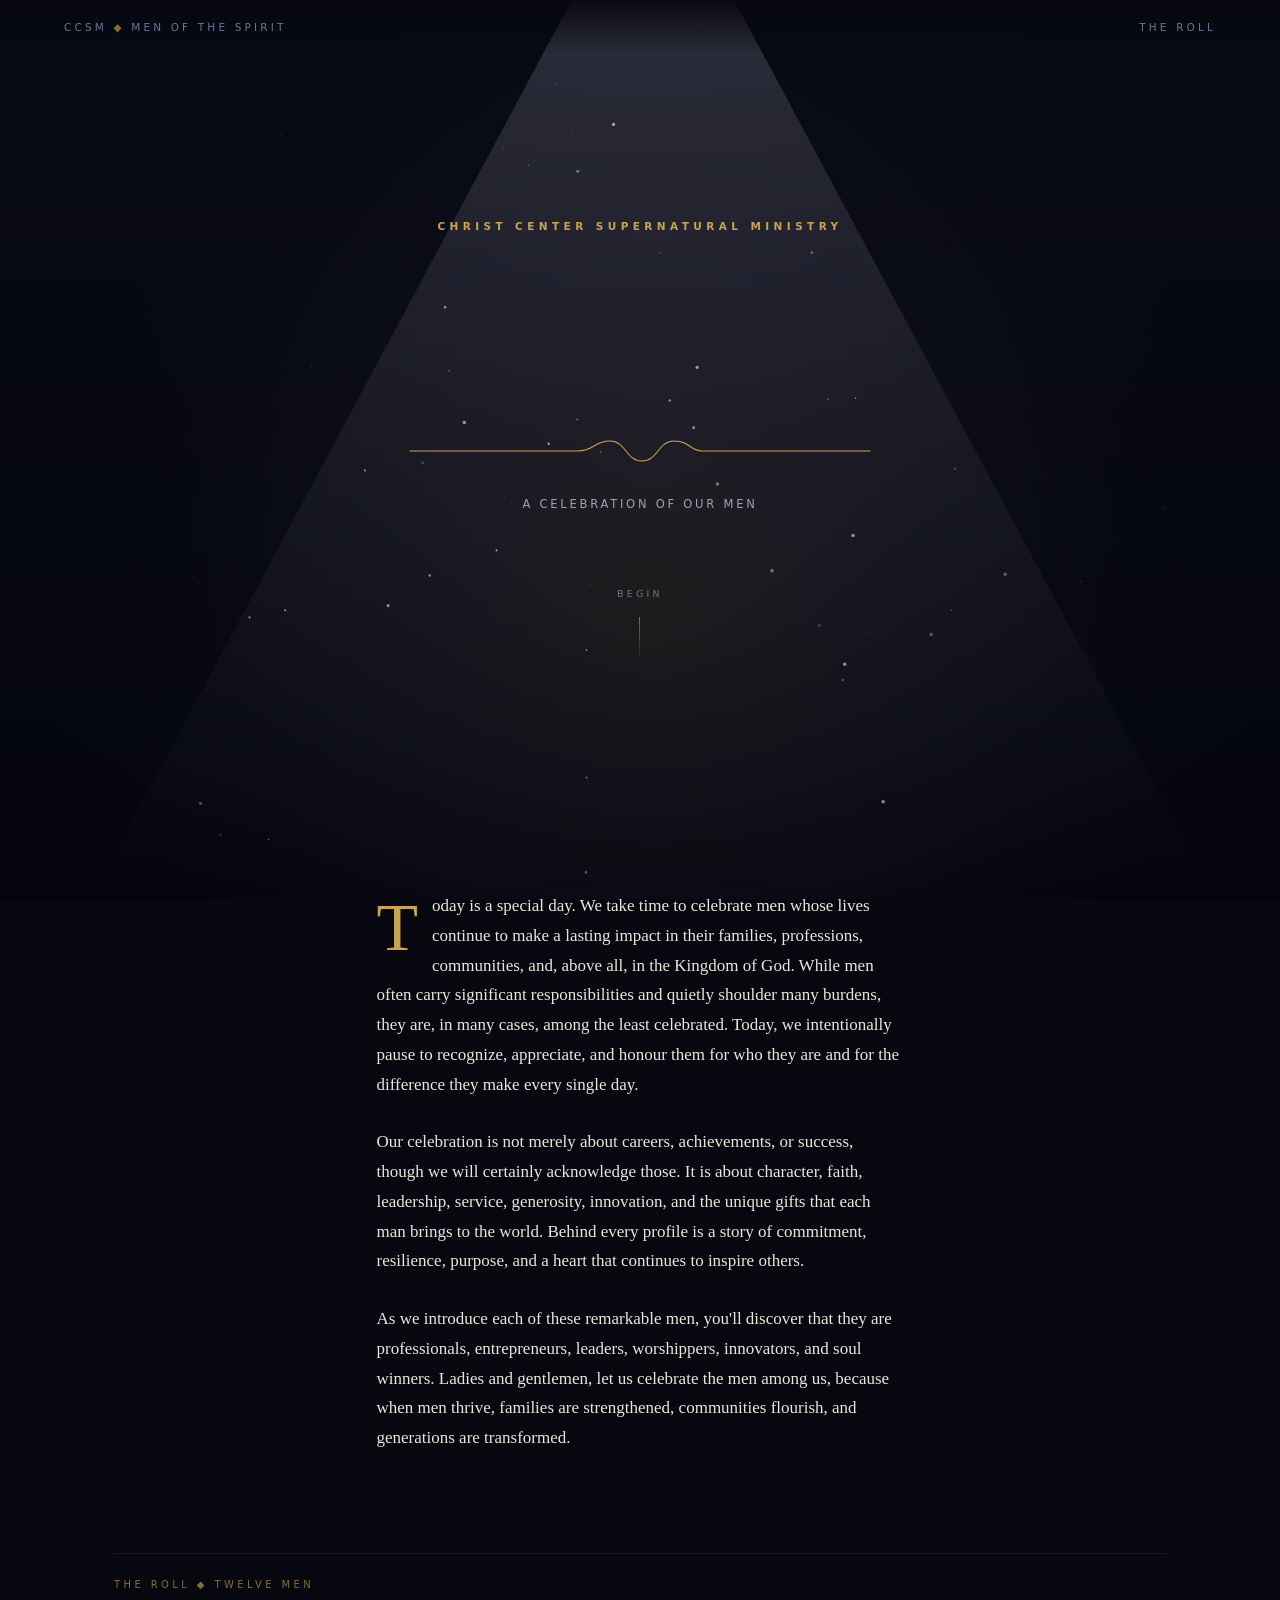
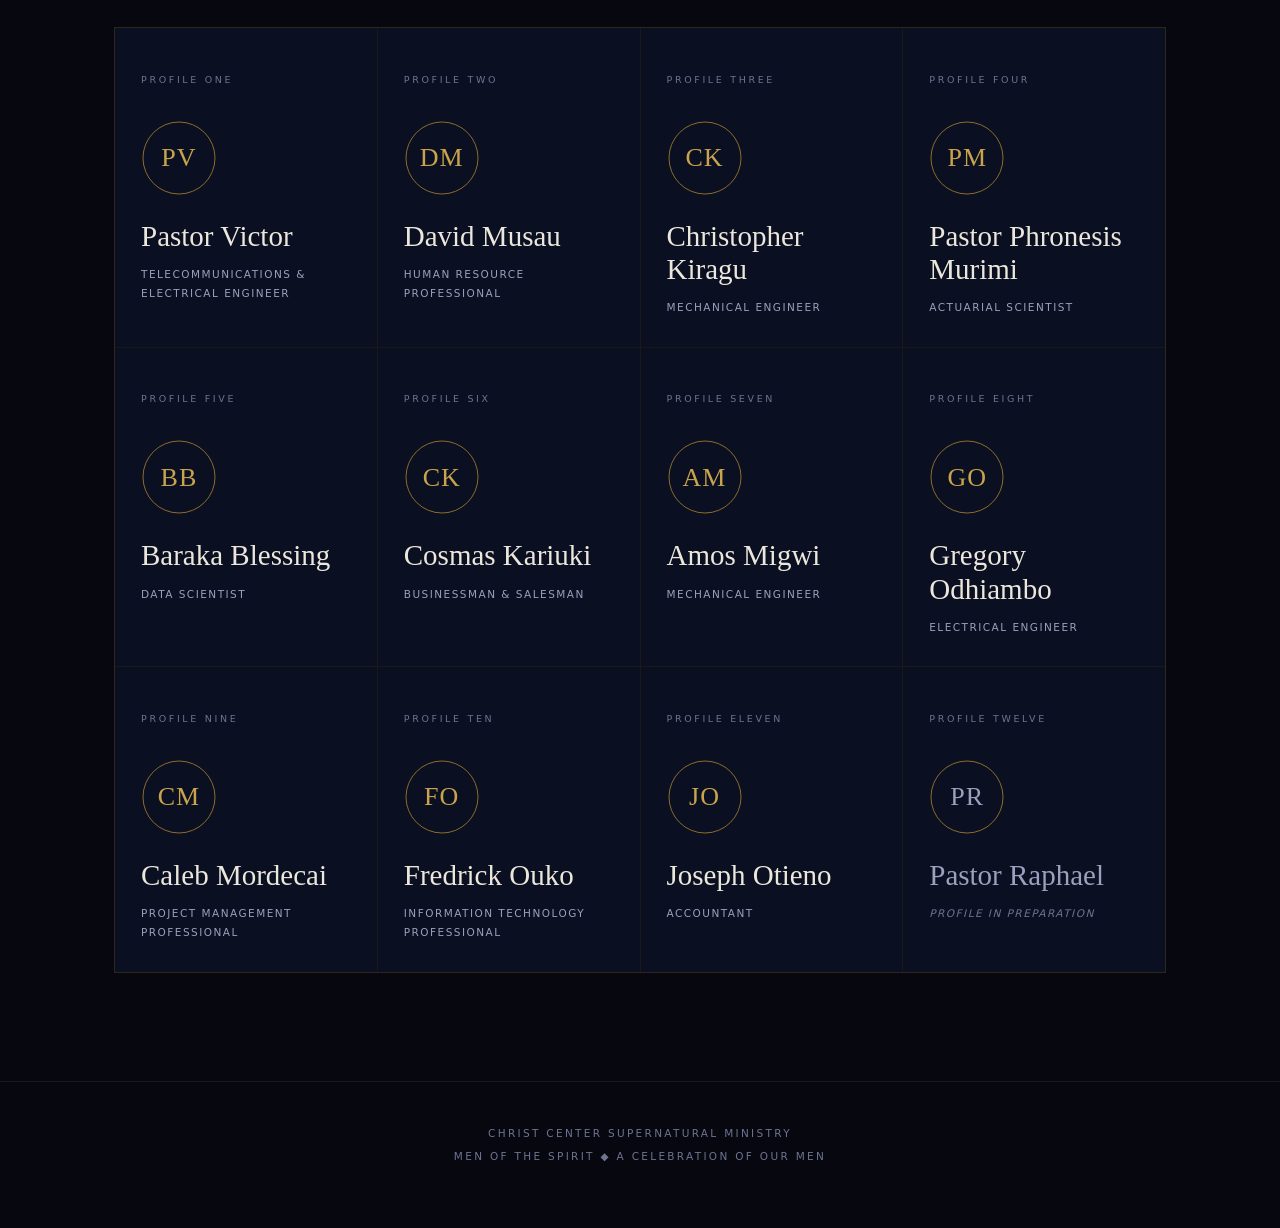
==== index.html @ e0d93254 "Add Men of the Spirit celebration site - Generator builds index plus one page per man from profiles." ====
<!doctype html>
<html lang="en">
<head>
<meta charset="utf-8">
<meta name="viewport" content="width=device-width, initial-scale=1">
<title>Men of the Spirit &#183; CCSM</title>
<meta name="description" content="A celebration of the men of Christ Center Supernatural Ministry &#8212; their character, faith, craft and service.">
<meta name="theme-color" content="#06070f">
<meta property="og:title" content="Men of the Spirit &#183; CCSM">
<meta property="og:description" content="A celebration of the men of Christ Center Supernatural Ministry &#8212; their character, faith, craft and service.">
<meta property="og:type" content="website">
<link rel="icon" href="assets/favicon.svg" type="image/svg+xml">
<link rel="stylesheet" href="assets/css/site.css">
</head>
<body>
<canvas class="beam" aria-hidden="true"></canvas>
<header class="masthead">
  <a href="">CCSM <span class="masthead__mark">&#9670;</span> Men of the Spirit</a>
  <a href="#the-roll">The Roll</a>
</header>
<main class="page">

<section class="hall-hero">
  <p class="hall-hero__org" data-step="eyebrow">Christ Center Supernatural Ministry</p>
  <h1 class="hall-hero__title" data-focus>Men of the Spirit</h1>
  <svg class="flourish" viewBox="0 0 460 26" aria-hidden="true"><path d="M0 13 H168 M292 13 H460 M168 13 c16 0 16 -10 32 -10 s16 20 32 20 s16 -20 32 -20 s16 10 28 10" /></svg>
  <p class="hall-hero__sub" data-step="role">A Celebration of Our Men</p>
  <div class="scroll-cue" data-step="cue">Begin<span></span></div>
</section>

<section class="invocation">
  <div class="reveal"><p class="lead">Today is a special day. We take time to celebrate men whose lives continue to make a lasting impact in their families, professions, communities, and, above all, in the Kingdom of God. While men often carry significant responsibilities and quietly shoulder many burdens, they are, in many cases, among the least celebrated. Today, we intentionally pause to recognize, appreciate, and honour them for who they are and for the difference they make every single day.</p></div>
  <div class="reveal"><p>Our celebration is not merely about careers, achievements, or success, though we will certainly acknowledge those. It is about character, faith, leadership, service, generosity, innovation, and the unique gifts that each man brings to the world. Behind every profile is a story of commitment, resilience, purpose, and a heart that continues to inspire others.</p></div>
  <div class="reveal"><p>As we introduce each of these remarkable men, you'll discover that they are professionals, entrepreneurs, leaders, worshippers, innovators, and soul winners. Ladies and gentlemen, let us celebrate the men among us, because when men thrive, families are strengthened, communities flourish, and generations are transformed.</p></div>
</section>

<section class="roll" id="the-roll">
  <p class="roll__label">The Roll &#9670; Twelve Men</p>
  <div class="roll__grid">
    <article class="plaque reveal">
      <p class="plaque__no">Profile One</p>
      <div class="plaque__monogram" aria-hidden="true">
        <svg viewBox="0 0 76 76"><circle cx="38" cy="38" r="36"></circle>
        <circle class="arc" cx="38" cy="38" r="36"></circle></svg>
        PV
      </div>
      <h2 class="plaque__name">Pastor Victor</h2>
      <p class="plaque__role">Telecommunications &amp; Electrical Engineer</p>
      <a class="plaque__link" href="victor/"
         aria-label="Read the tribute to Pastor Victor"></a>
    </article>
    <article class="plaque reveal">
      <p class="plaque__no">Profile Two</p>
      <div class="plaque__monogram" aria-hidden="true">
        <svg viewBox="0 0 76 76"><circle cx="38" cy="38" r="36"></circle>
        <circle class="arc" cx="38" cy="38" r="36"></circle></svg>
        DM
      </div>
      <h2 class="plaque__name">David Musau</h2>
      <p class="plaque__role">Human Resource Professional</p>
      <a class="plaque__link" href="david/"
         aria-label="Read the tribute to David Musau"></a>
    </article>
    <article class="plaque reveal">
      <p class="plaque__no">Profile Three</p>
      <div class="plaque__monogram" aria-hidden="true">
        <svg viewBox="0 0 76 76"><circle cx="38" cy="38" r="36"></circle>
        <circle class="arc" cx="38" cy="38" r="36"></circle></svg>
        CK
      </div>
      <h2 class="plaque__name">Christopher Kiragu</h2>
      <p class="plaque__role">Mechanical Engineer</p>
      <a class="plaque__link" href="christopher/"
         aria-label="Read the tribute to Christopher Kiragu"></a>
    </article>
    <article class="plaque reveal">
      <p class="plaque__no">Profile Four</p>
      <div class="plaque__monogram" aria-hidden="true">
        <svg viewBox="0 0 76 76"><circle cx="38" cy="38" r="36"></circle>
        <circle class="arc" cx="38" cy="38" r="36"></circle></svg>
        PM
      </div>
      <h2 class="plaque__name">Pastor Phronesis Murimi</h2>
      <p class="plaque__role">Actuarial Scientist</p>
      <a class="plaque__link" href="phronesis/"
         aria-label="Read the tribute to Pastor Phronesis Murimi"></a>
    </article>
    <article class="plaque reveal">
      <p class="plaque__no">Profile Five</p>
      <div class="plaque__monogram" aria-hidden="true">
        <svg viewBox="0 0 76 76"><circle cx="38" cy="38" r="36"></circle>
        <circle class="arc" cx="38" cy="38" r="36"></circle></svg>
        BB
      </div>
      <h2 class="plaque__name">Baraka Blessing</h2>
      <p class="plaque__role">Data Scientist</p>
      <a class="plaque__link" href="baraka/"
         aria-label="Read the tribute to Baraka Blessing"></a>
    </article>
    <article class="plaque reveal">
      <p class="plaque__no">Profile Six</p>
      <div class="plaque__monogram" aria-hidden="true">
        <svg viewBox="0 0 76 76"><circle cx="38" cy="38" r="36"></circle>
        <circle class="arc" cx="38" cy="38" r="36"></circle></svg>
        CK
      </div>
      <h2 class="plaque__name">Cosmas Kariuki</h2>
      <p class="plaque__role">Businessman &amp; Salesman</p>
      <a class="plaque__link" href="cosmas/"
         aria-label="Read the tribute to Cosmas Kariuki"></a>
    </article>
    <article class="plaque reveal">
      <p class="plaque__no">Profile Seven</p>
      <div class="plaque__monogram" aria-hidden="true">
        <svg viewBox="0 0 76 76"><circle cx="38" cy="38" r="36"></circle>
        <circle class="arc" cx="38" cy="38" r="36"></circle></svg>
        AM
      </div>
      <h2 class="plaque__name">Amos Migwi</h2>
      <p class="plaque__role">Mechanical Engineer</p>
      <a class="plaque__link" href="amos/"
         aria-label="Read the tribute to Amos Migwi"></a>
    </article>
    <article class="plaque reveal">
      <p class="plaque__no">Profile Eight</p>
      <div class="plaque__monogram" aria-hidden="true">
        <svg viewBox="0 0 76 76"><circle cx="38" cy="38" r="36"></circle>
        <circle class="arc" cx="38" cy="38" r="36"></circle></svg>
        GO
      </div>
      <h2 class="plaque__name">Gregory Odhiambo</h2>
      <p class="plaque__role">Electrical Engineer</p>
      <a class="plaque__link" href="gregory/"
         aria-label="Read the tribute to Gregory Odhiambo"></a>
    </article>
    <article class="plaque reveal">
      <p class="plaque__no">Profile Nine</p>
      <div class="plaque__monogram" aria-hidden="true">
        <svg viewBox="0 0 76 76"><circle cx="38" cy="38" r="36"></circle>
        <circle class="arc" cx="38" cy="38" r="36"></circle></svg>
        CM
      </div>
      <h2 class="plaque__name">Caleb Mordecai</h2>
      <p class="plaque__role">Project Management Professional</p>
      <a class="plaque__link" href="caleb/"
         aria-label="Read the tribute to Caleb Mordecai"></a>
    </article>
    <article class="plaque reveal">
      <p class="plaque__no">Profile Ten</p>
      <div class="plaque__monogram" aria-hidden="true">
        <svg viewBox="0 0 76 76"><circle cx="38" cy="38" r="36"></circle>
        <circle class="arc" cx="38" cy="38" r="36"></circle></svg>
        FO
      </div>
      <h2 class="plaque__name">Fredrick Ouko</h2>
      <p class="plaque__role">Information Technology Professional</p>
      <a class="plaque__link" href="fredrick/"
         aria-label="Read the tribute to Fredrick Ouko"></a>
    </article>
    <article class="plaque reveal">
      <p class="plaque__no">Profile Eleven</p>
      <div class="plaque__monogram" aria-hidden="true">
        <svg viewBox="0 0 76 76"><circle cx="38" cy="38" r="36"></circle>
        <circle class="arc" cx="38" cy="38" r="36"></circle></svg>
        JO
      </div>
      <h2 class="plaque__name">Joseph Otieno</h2>
      <p class="plaque__role">Accountant</p>
      <a class="plaque__link" href="joseph/"
         aria-label="Read the tribute to Joseph Otieno"></a>
    </article>
    <article class="plaque plaque--draft reveal">
      <p class="plaque__no">Profile Twelve</p>
      <div class="plaque__monogram" aria-hidden="true">
        <svg viewBox="0 0 76 76"><circle cx="38" cy="38" r="36"></circle>
        <circle class="arc" cx="38" cy="38" r="36"></circle></svg>
        PR
      </div>
      <h2 class="plaque__name">Pastor Raphael</h2>
      <p class="plaque__role">Profile in preparation</p>
      <a class="plaque__link" href="raphael/"
         aria-label="Read the tribute to Pastor Raphael"></a>
    </article>
  </div>
</section>
</main>
<footer class="colophon">
  <div>Christ Center Supernatural Ministry</div>
  <div>Men of the Spirit &#9670; A Celebration of Our Men</div>
</footer>
<script src="assets/js/site.js"></script>
</body>
</html>
---- assets/css/site.css ----
/* ==========================================================================
   Men of the Spirit — Christ Center Supernatural Ministry
   A single committed visual world: a darkened hall, one shaft of light,
   and gold leaf. Ceremonial, not corporate.
   ========================================================================== */

:root{
  /* Ground: near-black carrying a navy bias, never a neutral grey. */
  --hall:        #06070f;
  --hall-deep:   #0b0f22;
  --hall-lift:   #10152c;

  /* Gold leaf, three depths — shadow, leaf, highlight. */
  --gold-deep:   #8a6d2a;
  --gold:        #c9a44c;
  --gold-light:  #f4e5b6;

  /* Warm parchment for reading; cool slate-lavender for the quiet voice. */
  --parchment:   #ece7db;
  --slate:       #9aa0be;
  --slate-dim:   #6e7492;

  --rule:        rgba(201,164,76,.22);
  --rule-faint:  rgba(201,164,76,.11);

  --display: Didot, "Bodoni 72", "Playfair Display", "Times New Roman",
             Georgia, serif;
  --serif:   "Iowan Old Style", "Palatino Linotype", Palatino, Georgia, serif;
  --sans:    -apple-system, BlinkMacSystemFont, "Segoe UI", system-ui,
             "Helvetica Neue", Arial, sans-serif;

  --measure: 62ch;
  --gutter:  clamp(20px, 5vw, 64px);
}

*, *::before, *::after{ box-sizing: border-box; }

html{ scroll-behavior: smooth; }

body{
  margin: 0;
  background: var(--hall);
  color: var(--parchment);
  font-family: var(--serif);
  font-size: 17px;
  line-height: 1.75;
  -webkit-font-smoothing: antialiased;
  text-rendering: optimizeLegibility;
  overflow-x: hidden;
}

a{ color: var(--gold); text-decoration: none; }
a:focus-visible,
button:focus-visible{
  outline: 2px solid var(--gold-light);
  outline-offset: 4px;
  border-radius: 2px;
}

::selection{ background: rgba(201,164,76,.28); color: #fff; }

/* --------------------------------------------------------------- masthead */

.masthead{
  position: fixed;
  inset: 0 0 auto 0;
  z-index: 20;
  display: flex;
  align-items: center;
  justify-content: space-between;
  gap: 16px;
  padding: 18px var(--gutter);
  font-family: var(--sans);
  font-size: 10.5px;
  letter-spacing: .3em;
  text-transform: uppercase;
  color: var(--slate-dim);
  background: linear-gradient(180deg, rgba(6,7,15,.92), rgba(6,7,15,0));
  pointer-events: none;
}
.masthead a{ pointer-events: auto; color: var(--slate-dim); }
.masthead a:hover{ color: var(--gold); }
.masthead__mark{ color: var(--gold-deep); }

/* ------------------------------------------------------------------- beam */

.beam{
  position: fixed;
  inset: 0;
  width: 100%;
  height: 100%;
  z-index: 0;
  pointer-events: none;
}

.page{ position: relative; z-index: 1; }

/* ------------------------------------------------------------------- hero */

.hero{
  min-height: 100svh;
  display: flex;
  flex-direction: column;
  align-items: center;
  justify-content: center;
  text-align: center;
  padding: 96px var(--gutter) 72px;
  gap: 0;
}

.hero__eyebrow{
  margin: 0 0 30px;
  font-family: var(--sans);
  font-size: 10.5px;
  font-weight: 600;
  letter-spacing: .42em;
  text-transform: uppercase;
  color: var(--gold);
  opacity: 0;
}

.hero__name{
  margin: 0;
  font-family: var(--display);
  font-weight: 400;
  font-size: clamp(42px, 9.4vw, 118px);
  line-height: 1.02;
  letter-spacing: .004em;
  text-wrap: balance;
  max-width: 15ch;
  background-image: linear-gradient(
      100deg,
      var(--gold-deep) 0%, var(--gold) 26%, var(--gold-light) 42%,
      var(--gold) 58%, var(--gold-deep) 100%);
  background-size: 300% 100%;
  background-position: 130% 0;
  -webkit-background-clip: text;
  background-clip: text;
  color: transparent;
}
/* Each word is masked separately so the beam appears to focus on the name. */
.hero__name .w{
  display: inline-block;
  opacity: 0;
  filter: blur(14px);
  transform: translateY(10px);
}

.flourish{
  width: min(460px, 78%);
  height: 26px;
  margin: 34px 0 0;
  overflow: visible;
}
.flourish path{
  fill: none;
  stroke: var(--gold);
  stroke-width: 1.1;
  stroke-linecap: round;
}

.hero__role{
  margin: 30px 0 0;
  max-width: 34ch;
  font-family: var(--sans);
  font-size: clamp(11px, 1.3vw, 12.5px);
  font-weight: 500;
  letter-spacing: .2em;
  text-transform: uppercase;
  line-height: 2;
  color: var(--slate);
  opacity: 0;
}

.scroll-cue{
  margin-top: clamp(40px, 8vh, 90px);
  font-family: var(--sans);
  font-size: 9.5px;
  letter-spacing: .34em;
  text-transform: uppercase;
  color: var(--slate-dim);
  opacity: 0;
}
.scroll-cue span{
  display: block;
  width: 1px;
  height: 44px;
  margin: 14px auto 0;
  background: linear-gradient(var(--gold-deep), transparent);
}

/* ---------------------------------------------------------------- tribute */

.tribute{
  max-width: calc(var(--measure) + 2 * var(--gutter));
  margin: 0 auto;
  padding: clamp(40px, 9vh, 110px) var(--gutter) 0;
}

.tribute__label{
  margin: 0 0 26px;
  font-family: var(--sans);
  font-size: 10px;
  letter-spacing: .34em;
  text-transform: uppercase;
  color: var(--gold-deep);
}

.tribute p{
  margin: 0 0 28px;
  max-width: var(--measure);
  color: var(--parchment);
}

/* The illuminated capital opens the tribute, as in a psalter. */
.tribute p.lead::first-letter{
  float: left;
  font-family: var(--display);
  font-size: 4em;
  line-height: .78;
  padding: 10px 14px 0 0;
  color: var(--gold);
}

.facets{
  display: flex;
  flex-wrap: wrap;
  gap: 10px;
  margin: 40px 0 0;
  padding: 0;
  list-style: none;
}
.facets li{
  font-family: var(--sans);
  font-size: 10.5px;
  letter-spacing: .16em;
  text-transform: uppercase;
  color: var(--slate);
  border: 1px solid var(--rule);
  border-radius: 999px;
  padding: 8px 15px;
}

.call{
  margin: clamp(50px, 9vh, 96px) auto 0;
  max-width: calc(var(--measure) + 2 * var(--gutter));
  padding: clamp(34px, 5vw, 54px) var(--gutter);
  border-top: 1px solid var(--rule);
  border-bottom: 1px solid var(--rule);
  text-align: center;
}
.call p{
  margin: 0;
  font-family: var(--display);
  font-size: clamp(21px, 3.1vw, 33px);
  line-height: 1.4;
  font-style: italic;
  color: var(--gold-light);
  text-wrap: balance;
}

/* -------------------------------------------------------------- pagination */

.pager{
  display: grid;
  grid-template-columns: 1fr auto 1fr;
  align-items: center;
  gap: 20px;
  max-width: calc(var(--measure) + 2 * var(--gutter));
  margin: 0 auto;
  padding: clamp(46px, 8vh, 86px) var(--gutter) clamp(60px, 10vh, 110px);
  font-family: var(--sans);
}
.pager__link{
  display: flex;
  flex-direction: column;
  gap: 7px;
  min-width: 0;
}
.pager__link--next{ text-align: right; align-items: flex-end; }
.pager__dir{
  font-size: 9.5px;
  letter-spacing: .3em;
  text-transform: uppercase;
  color: var(--slate-dim);
}
.pager__who{
  font-family: var(--display);
  font-size: clamp(16px, 2.4vw, 22px);
  color: var(--parchment);
  transition: color .3s ease;
}
.pager__link:hover .pager__who{ color: var(--gold); }
.pager__hall{
  font-size: 10px;
  letter-spacing: .26em;
  text-transform: uppercase;
  color: var(--slate-dim);
  white-space: nowrap;
}
.pager__hall:hover{ color: var(--gold); }

/* ------------------------------------------------------------- the hall */

.hall-hero{
  min-height: 92svh;
  display: flex;
  flex-direction: column;
  align-items: center;
  justify-content: center;
  text-align: center;
  padding: 110px var(--gutter) 60px;
}
.hall-hero__org{
  margin: 0 0 34px;
  font-family: var(--sans);
  font-size: 10.5px;
  font-weight: 600;
  letter-spacing: .42em;
  text-transform: uppercase;
  color: var(--gold);
  opacity: 0;
}
.hall-hero__title{
  margin: 0;
  font-family: var(--display);
  font-weight: 400;
  font-size: clamp(46px, 11vw, 140px);
  line-height: .96;
  letter-spacing: .002em;
  text-wrap: balance;
  background-image: linear-gradient(
      100deg,
      var(--gold-deep) 0%, var(--gold) 26%, var(--gold-light) 42%,
      var(--gold) 58%, var(--gold-deep) 100%);
  background-size: 300% 100%;
  background-position: 130% 0;
  -webkit-background-clip: text;
  background-clip: text;
  color: transparent;
}
.hall-hero__title .w{
  display: inline-block;
  opacity: 0;
  filter: blur(16px);
  transform: translateY(12px);
}
.hall-hero__sub{
  margin: 30px 0 0;
  font-family: var(--sans);
  font-size: 11.5px;
  letter-spacing: .24em;
  text-transform: uppercase;
  color: var(--slate);
  opacity: 0;
}

.invocation{
  max-width: calc(var(--measure) + 2 * var(--gutter));
  margin: 0 auto;
  padding: clamp(30px, 7vh, 90px) var(--gutter) clamp(40px, 8vh, 96px);
}
.invocation p{ margin: 0 0 28px; max-width: var(--measure); }
.invocation p.lead::first-letter{
  float: left;
  font-family: var(--display);
  font-size: 4em;
  line-height: .78;
  padding: 10px 14px 0 0;
  color: var(--gold);
}

.roll{
  max-width: 1180px;
  margin: 0 auto;
  padding: 0 var(--gutter) clamp(70px, 12vh, 130px);
}
.roll__label{
  margin: 0 0 34px;
  font-family: var(--sans);
  font-size: 10px;
  letter-spacing: .34em;
  text-transform: uppercase;
  color: var(--gold-deep);
  border-top: 1px solid var(--rule-faint);
  padding-top: 22px;
}
.roll__grid{
  display: grid;
  grid-template-columns: repeat(auto-fill, minmax(240px, 1fr));
  gap: 1px;
  background: var(--rule-faint);
  border: 1px solid var(--rule-faint);
}

/* Each man is a lit plaque; the light follows the pointer across it. */
.plaque{
  position: relative;
  display: flex;
  flex-direction: column;
  gap: 0;
  padding: 34px 26px 30px;
  background: var(--hall-deep);
  overflow: hidden;
  isolation: isolate;
  transition: background .45s ease;
}
.plaque::before{
  content: "";
  position: absolute;
  inset: 0;
  z-index: -1;
  opacity: 0;
  background: radial-gradient(
      180px 180px at var(--px, 50%) var(--py, 50%),
      rgba(201,164,76,.16), transparent 70%);
  transition: opacity .45s ease;
}
.plaque:hover{ background: var(--hall-lift); }
.plaque:hover::before,
.plaque:focus-within::before{ opacity: 1; }

.plaque__no{
  font-family: var(--sans);
  font-size: 9.5px;
  letter-spacing: .28em;
  text-transform: uppercase;
  color: var(--slate-dim);
}
.plaque__monogram{
  position: relative;
  width: 76px;
  height: 76px;
  margin: 22px 0 24px;
  display: grid;
  place-items: center;
  font-family: var(--display);
  font-size: 26px;
  letter-spacing: .04em;
  color: var(--gold);
}
.plaque__monogram svg{
  position: absolute;
  inset: 0;
  width: 100%;
  height: 100%;
  transform: rotate(-90deg);
}
.plaque__monogram circle{
  fill: none;
  stroke: var(--gold-deep);
  stroke-width: 1;
}
.plaque__monogram circle.arc{
  stroke: var(--gold);
  stroke-dasharray: 226;
  stroke-dashoffset: 226;
  transition: stroke-dashoffset 1.1s cubic-bezier(.2,.7,.2,1);
}
.plaque:hover .plaque__monogram circle.arc,
.plaque:focus-within .plaque__monogram circle.arc{ stroke-dashoffset: 0; }

.plaque__name{
  margin: 0;
  font-family: var(--display);
  font-weight: 400;
  font-size: clamp(22px, 2.4vw, 29px);
  line-height: 1.14;
  color: var(--parchment);
  text-wrap: balance;
}
.plaque__role{
  margin: 12px 0 0;
  font-family: var(--sans);
  font-size: 10.5px;
  letter-spacing: .14em;
  text-transform: uppercase;
  line-height: 1.8;
  color: var(--slate);
}
.plaque__link{
  position: absolute;
  inset: 0;
  z-index: 2;
}
.plaque__link:focus-visible{ outline-offset: -4px; }
.plaque--draft .plaque__name,
.plaque--draft .plaque__monogram{ color: var(--slate); }
.plaque--draft .plaque__role{ color: var(--slate-dim); font-style: italic; }

/* ------------------------------------------------------------- draft note */

.awaiting{
  max-width: calc(var(--measure) + 2 * var(--gutter));
  margin: 0 auto;
  padding: clamp(40px, 9vh, 110px) var(--gutter) 0;
}
.awaiting__box{
  border: 1px solid var(--rule);
  border-radius: 3px;
  padding: clamp(26px, 4vw, 40px);
  background: rgba(16,21,44,.5);
}
.awaiting__box h2{
  margin: 0 0 14px;
  font-family: var(--display);
  font-weight: 400;
  font-size: clamp(21px, 3vw, 28px);
  color: var(--gold-light);
}
.awaiting__box p{ margin: 0 0 16px; color: var(--slate); }
.awaiting__box p:last-child{ margin-bottom: 0; }

/* ----------------------------------------------------------------- footer */

.colophon{
  border-top: 1px solid var(--rule-faint);
  padding: 40px var(--gutter) 60px;
  text-align: center;
  font-family: var(--sans);
  font-size: 10.5px;
  letter-spacing: .22em;
  text-transform: uppercase;
  color: var(--slate-dim);
  line-height: 2.2;
}

/* ---------------------------------------------------------------- reveals */

.reveal{ opacity: 0; transform: translateY(18px); }
.reveal.in{
  opacity: 1;
  transform: none;
  transition: opacity .9s ease, transform .9s cubic-bezier(.2,.7,.2,1);
}

@media (prefers-reduced-motion: reduce){
  html{ scroll-behavior: auto; }
  *, *::before, *::after{
    animation: none !important;
    transition: none !important;
  }
  .hero__eyebrow, .hero__role, .scroll-cue,
  .hall-hero__org, .hall-hero__sub, .reveal{ opacity: 1; transform: none; }
  .hero__name .w, .hall-hero__title .w{
    opacity: 1; filter: none; transform: none;
  }
  .plaque__monogram circle.arc{ stroke-dashoffset: 0; }
}

@media (max-width: 640px){
  body{ font-size: 16.5px; }
  .pager{ grid-template-columns: 1fr; text-align: left; gap: 26px; }
  .pager__link--next{ text-align: left; align-items: flex-start; }
  .pager__hall{ order: 3; }
}
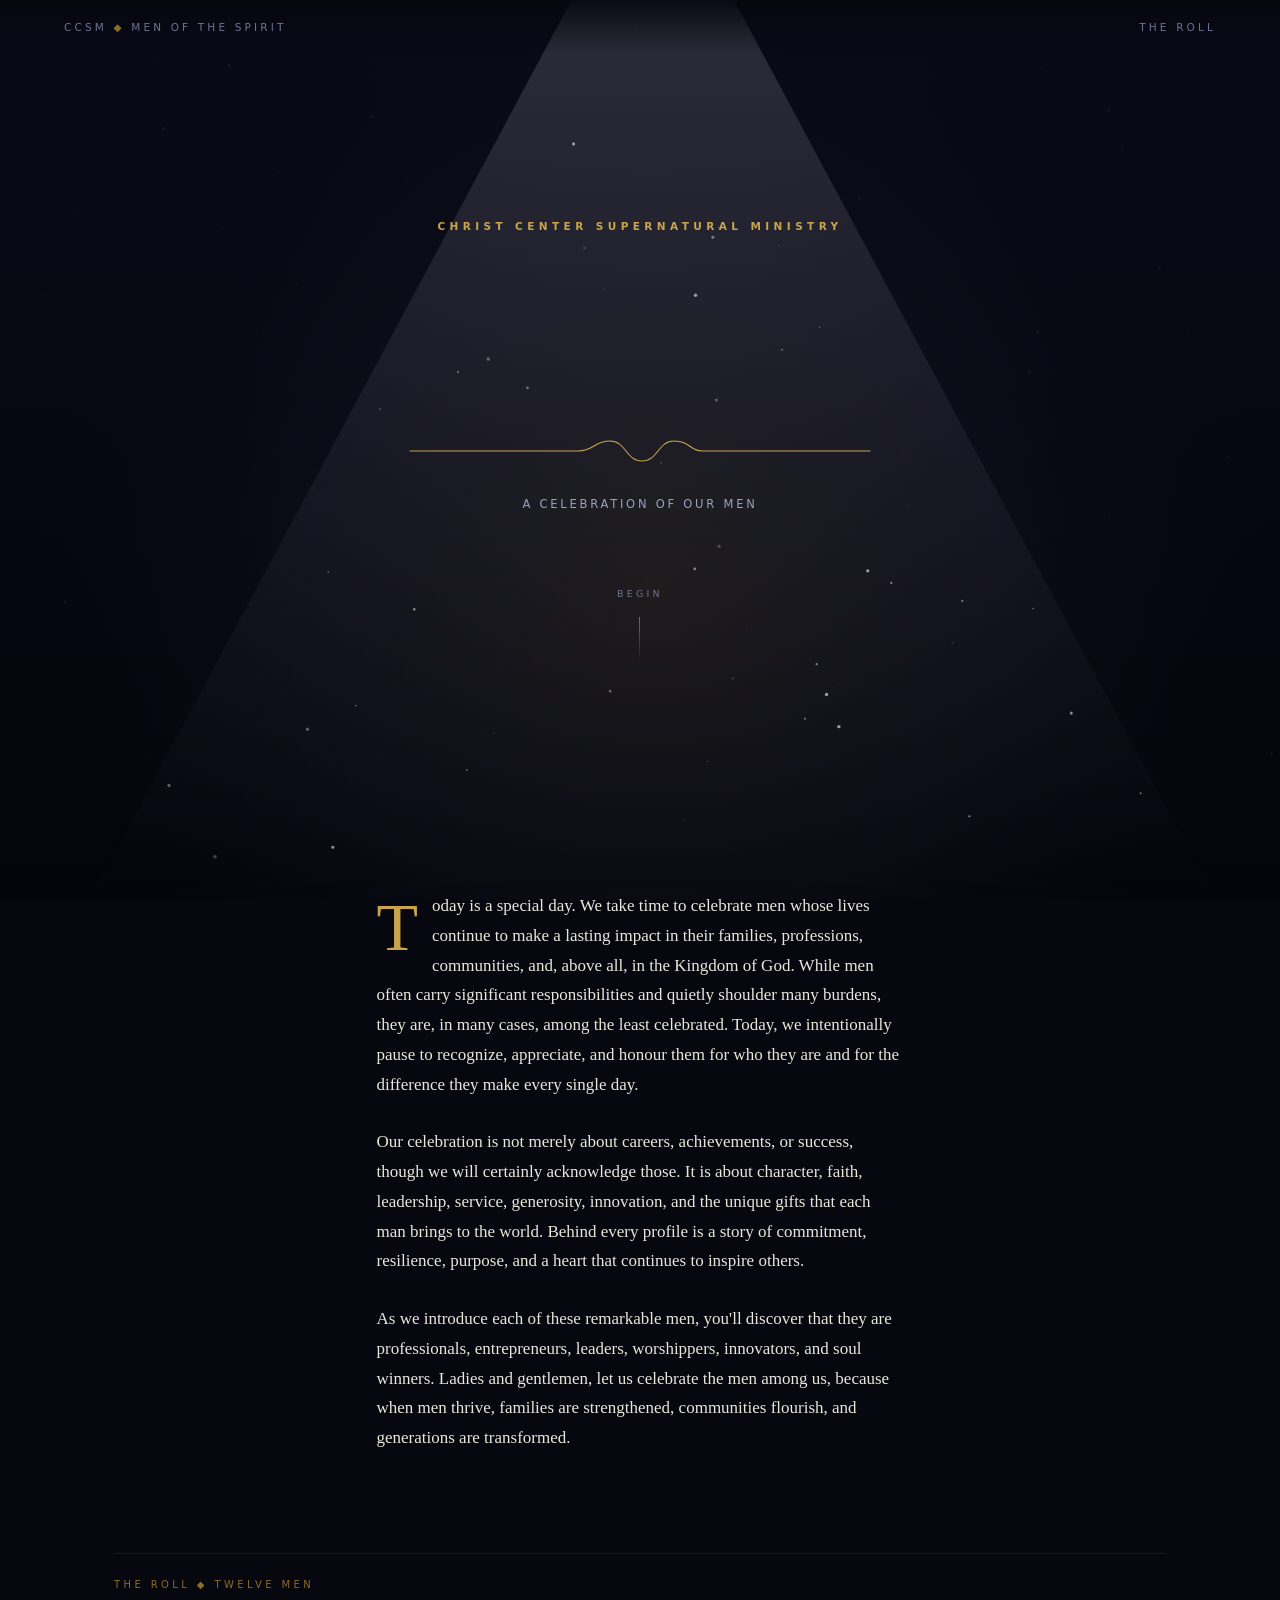
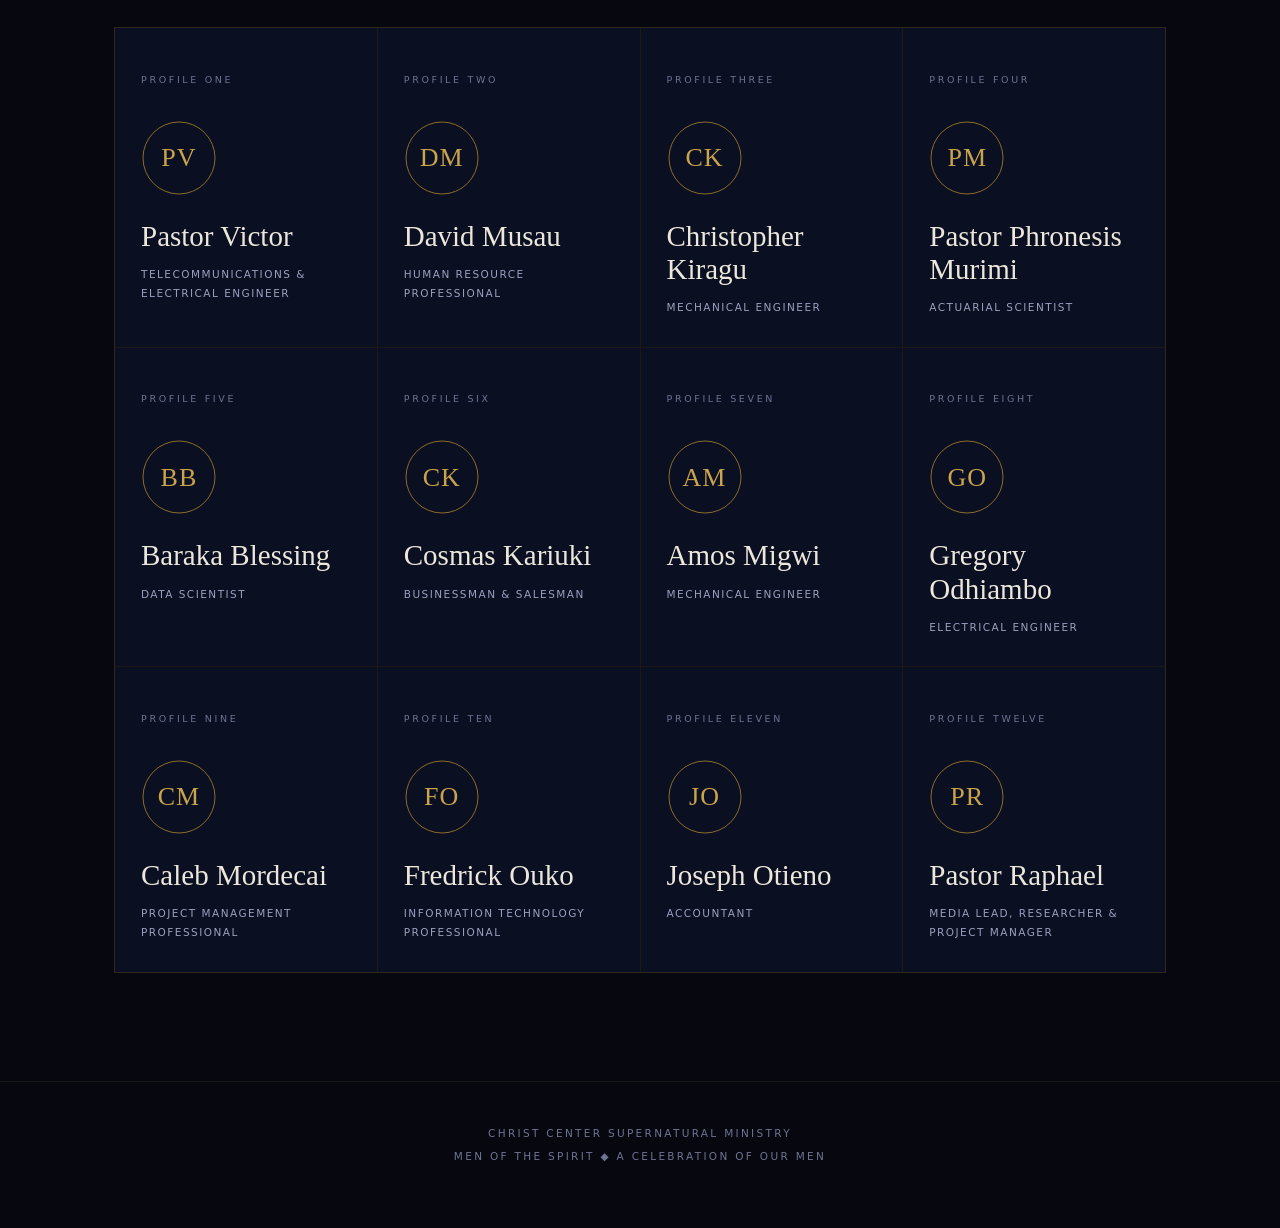
==== commit 4c257ee8: "Add Pastor Raphael's tribute - Replace the draft placeholder with his full profile - Media lead, res" ====
--- a/index.html
+++ b/index.html
@@ -169,7 +169,7 @@
       <a class="plaque__link" href="joseph/"
          aria-label="Read the tribute to Joseph Otieno"></a>
     </article>
-    <article class="plaque plaque--draft reveal">
+    <article class="plaque reveal">
       <p class="plaque__no">Profile Twelve</p>
       <div class="plaque__monogram" aria-hidden="true">
         <svg viewBox="0 0 76 76"><circle cx="38" cy="38" r="36"></circle>
@@ -177,7 +177,7 @@
         PR
       </div>
       <h2 class="plaque__name">Pastor Raphael</h2>
-      <p class="plaque__role">Profile in preparation</p>
+      <p class="plaque__role">Media Lead, Researcher &amp; Project Manager</p>
       <a class="plaque__link" href="raphael/"
          aria-label="Read the tribute to Pastor Raphael"></a>
     </article>
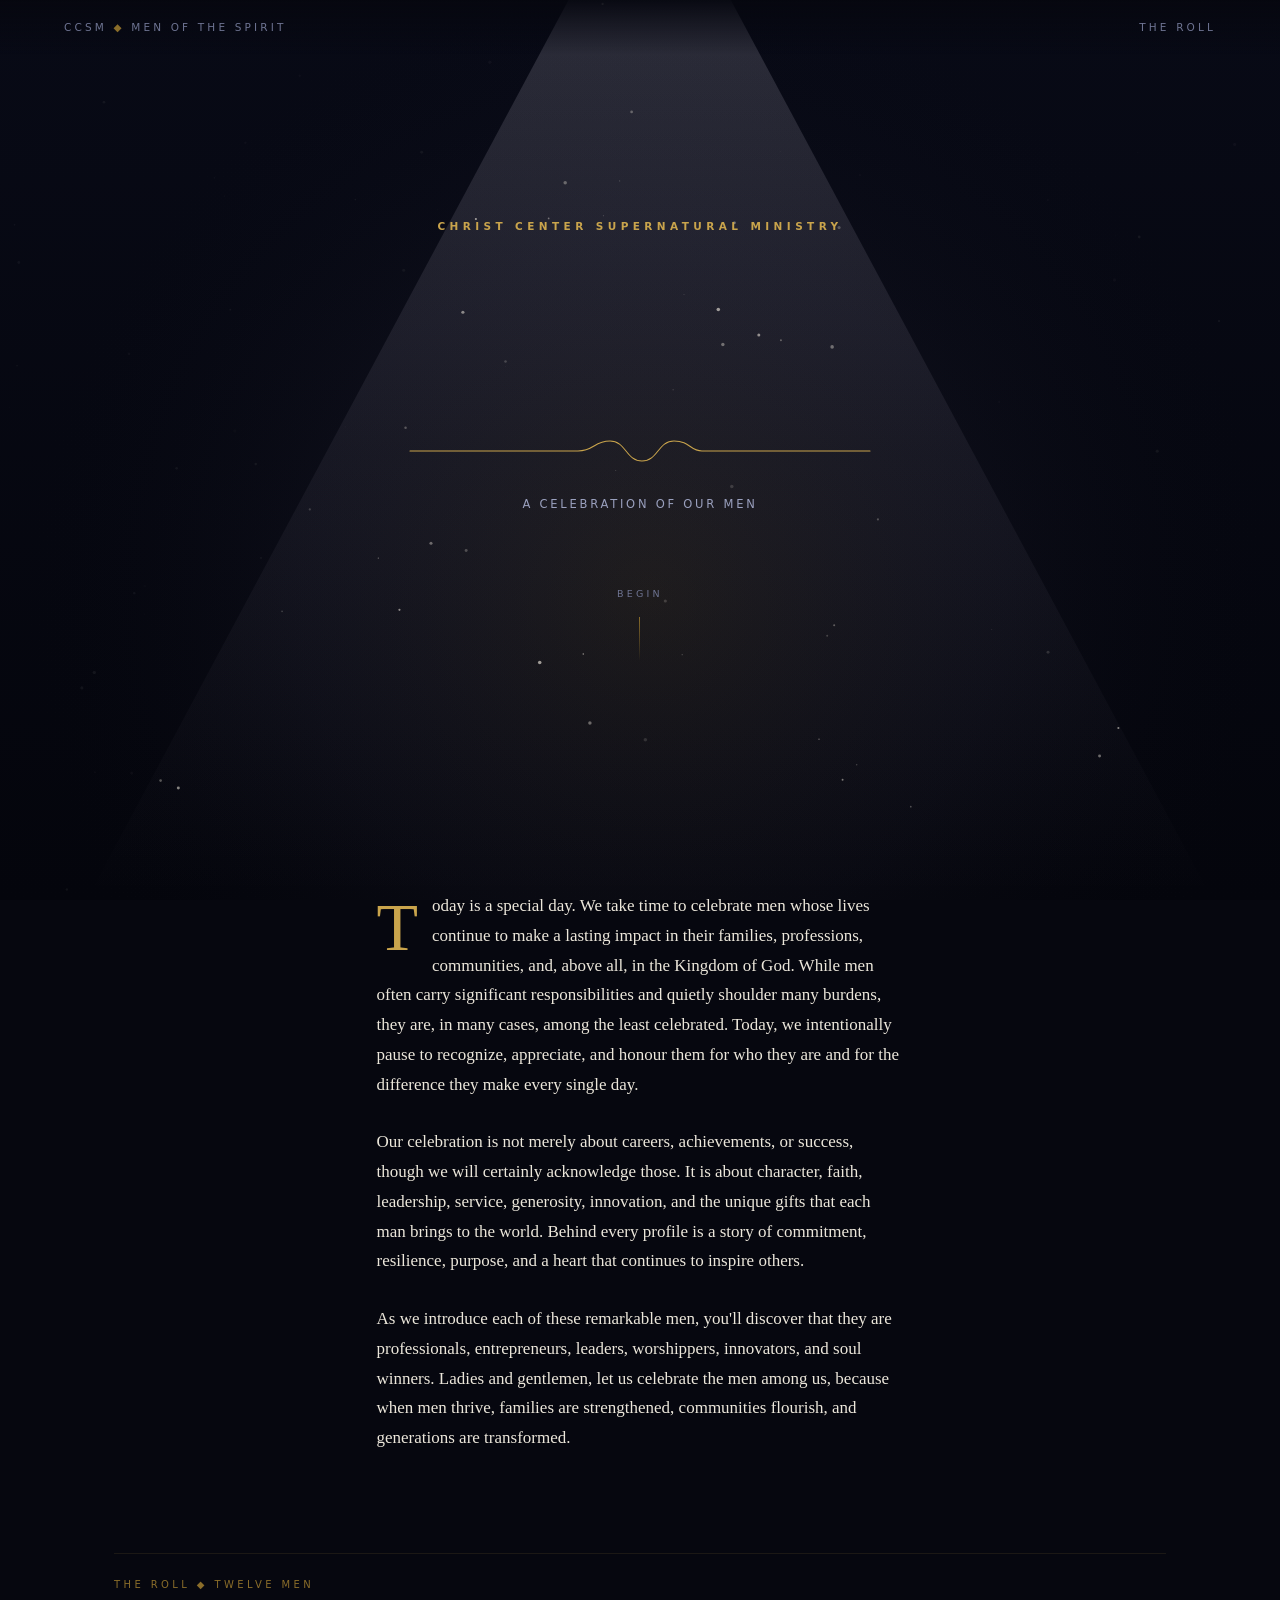
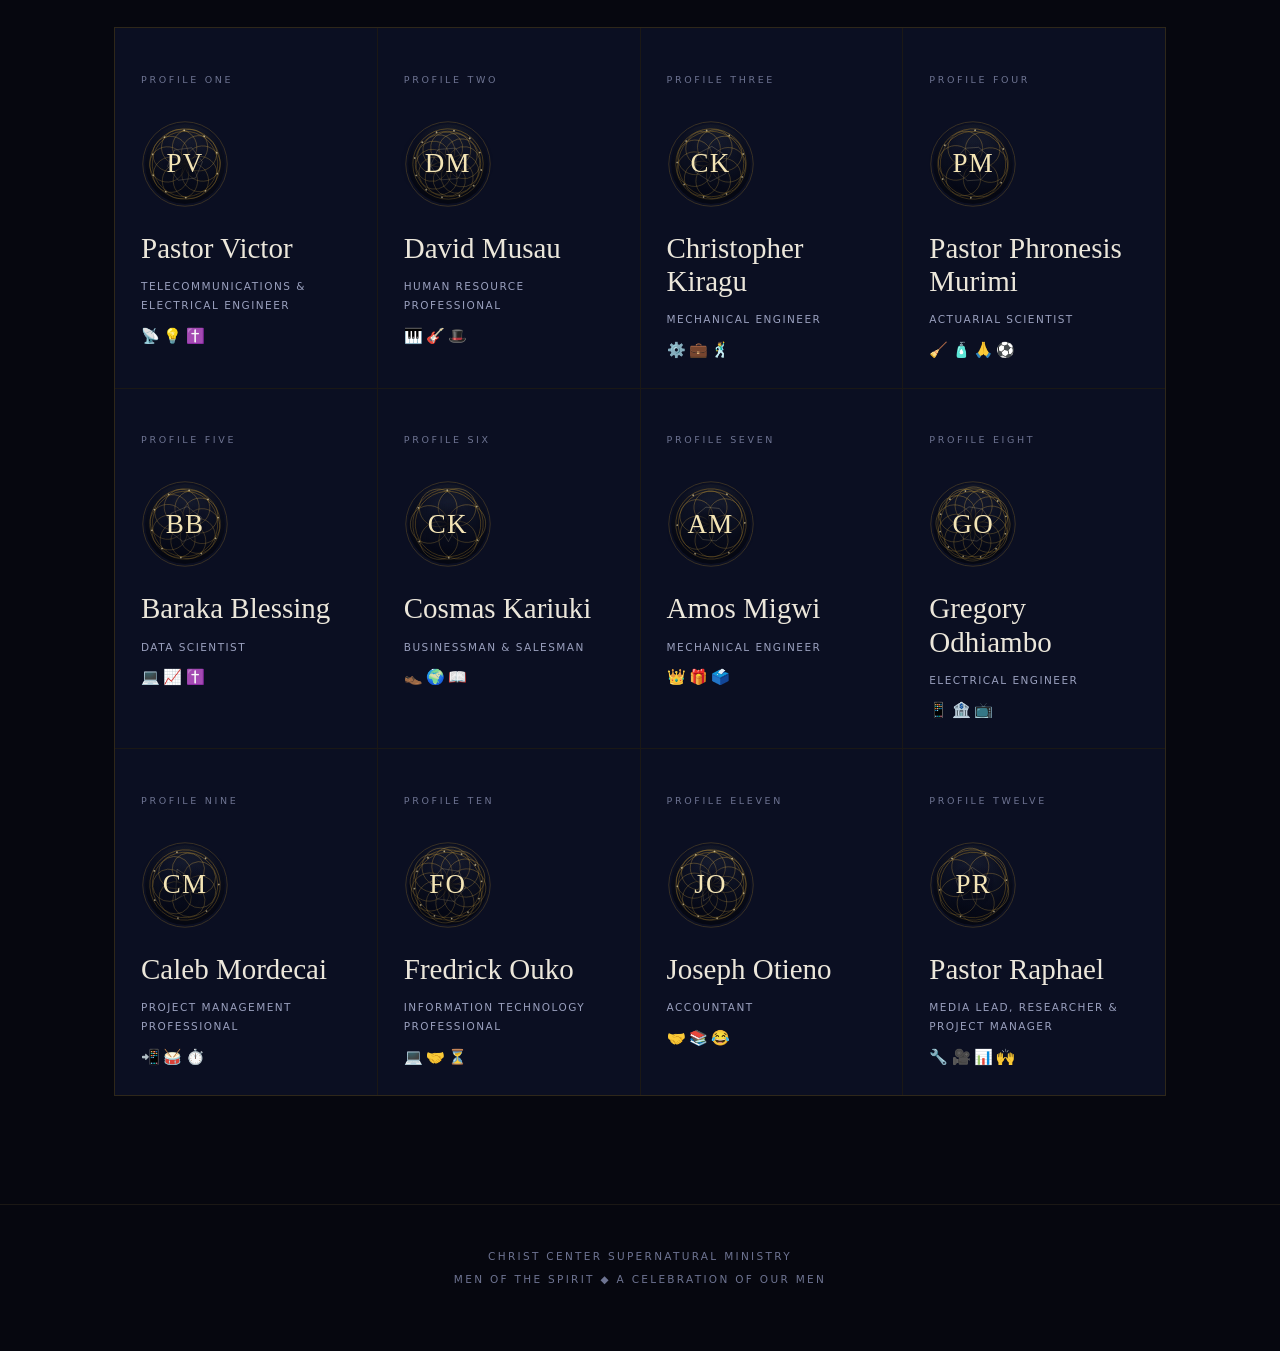
==== commit 0e36a120: "Add portraits, name-drawn sigils and emoji to the profiles - Photographs appear by dropping assets/p" ====
--- a/index.html
+++ b/index.html
@@ -39,145 +39,217 @@
   <div class="roll__grid">
     <article class="plaque reveal">
       <p class="plaque__no">Profile One</p>
-      <div class="plaque__monogram" aria-hidden="true">
-        <svg viewBox="0 0 76 76"><circle cx="38" cy="38" r="36"></circle>
-        <circle class="arc" cx="38" cy="38" r="36"></circle></svg>
-        PV
-      </div>
+      <figure class="portrait portrait--sm">
+    <div class="portrait__disc"><canvas data-sigil="Pastor Victor" aria-hidden="true"></canvas></div>
+    <div class="portrait__mono" aria-hidden="true">PV</div>
+    <svg class="portrait__ring" viewBox="0 0 100 100" aria-hidden="true">
+      <circle cx="50" cy="50" r="48" vector-effect="non-scaling-stroke"
+              opacity=".35"></circle>
+      <circle class="arc" cx="50" cy="50" r="48"
+              vector-effect="non-scaling-stroke"></circle>
+    </svg>
+  </figure>
       <h2 class="plaque__name">Pastor Victor</h2>
       <p class="plaque__role">Telecommunications &amp; Electrical Engineer</p>
+      <p class="plaque__icons" aria-hidden="true">📡💡✝️</p>
       <a class="plaque__link" href="victor/"
          aria-label="Read the tribute to Pastor Victor"></a>
     </article>
     <article class="plaque reveal">
       <p class="plaque__no">Profile Two</p>
-      <div class="plaque__monogram" aria-hidden="true">
-        <svg viewBox="0 0 76 76"><circle cx="38" cy="38" r="36"></circle>
-        <circle class="arc" cx="38" cy="38" r="36"></circle></svg>
-        DM
-      </div>
+      <figure class="portrait portrait--sm">
+    <div class="portrait__disc"><canvas data-sigil="David Musau" aria-hidden="true"></canvas></div>
+    <div class="portrait__mono" aria-hidden="true">DM</div>
+    <svg class="portrait__ring" viewBox="0 0 100 100" aria-hidden="true">
+      <circle cx="50" cy="50" r="48" vector-effect="non-scaling-stroke"
+              opacity=".35"></circle>
+      <circle class="arc" cx="50" cy="50" r="48"
+              vector-effect="non-scaling-stroke"></circle>
+    </svg>
+  </figure>
       <h2 class="plaque__name">David Musau</h2>
       <p class="plaque__role">Human Resource Professional</p>
+      <p class="plaque__icons" aria-hidden="true">🎹🎸🎩</p>
       <a class="plaque__link" href="david/"
          aria-label="Read the tribute to David Musau"></a>
     </article>
     <article class="plaque reveal">
       <p class="plaque__no">Profile Three</p>
-      <div class="plaque__monogram" aria-hidden="true">
-        <svg viewBox="0 0 76 76"><circle cx="38" cy="38" r="36"></circle>
-        <circle class="arc" cx="38" cy="38" r="36"></circle></svg>
-        CK
-      </div>
+      <figure class="portrait portrait--sm">
+    <div class="portrait__disc"><canvas data-sigil="Christopher Kiragu" aria-hidden="true"></canvas></div>
+    <div class="portrait__mono" aria-hidden="true">CK</div>
+    <svg class="portrait__ring" viewBox="0 0 100 100" aria-hidden="true">
+      <circle cx="50" cy="50" r="48" vector-effect="non-scaling-stroke"
+              opacity=".35"></circle>
+      <circle class="arc" cx="50" cy="50" r="48"
+              vector-effect="non-scaling-stroke"></circle>
+    </svg>
+  </figure>
       <h2 class="plaque__name">Christopher Kiragu</h2>
       <p class="plaque__role">Mechanical Engineer</p>
+      <p class="plaque__icons" aria-hidden="true">⚙️💼🕺</p>
       <a class="plaque__link" href="christopher/"
          aria-label="Read the tribute to Christopher Kiragu"></a>
     </article>
     <article class="plaque reveal">
       <p class="plaque__no">Profile Four</p>
-      <div class="plaque__monogram" aria-hidden="true">
-        <svg viewBox="0 0 76 76"><circle cx="38" cy="38" r="36"></circle>
-        <circle class="arc" cx="38" cy="38" r="36"></circle></svg>
-        PM
-      </div>
+      <figure class="portrait portrait--sm">
+    <div class="portrait__disc"><canvas data-sigil="Pastor Phronesis Murimi" aria-hidden="true"></canvas></div>
+    <div class="portrait__mono" aria-hidden="true">PM</div>
+    <svg class="portrait__ring" viewBox="0 0 100 100" aria-hidden="true">
+      <circle cx="50" cy="50" r="48" vector-effect="non-scaling-stroke"
+              opacity=".35"></circle>
+      <circle class="arc" cx="50" cy="50" r="48"
+              vector-effect="non-scaling-stroke"></circle>
+    </svg>
+  </figure>
       <h2 class="plaque__name">Pastor Phronesis Murimi</h2>
       <p class="plaque__role">Actuarial Scientist</p>
+      <p class="plaque__icons" aria-hidden="true">🧹🧴🙏⚽</p>
       <a class="plaque__link" href="phronesis/"
          aria-label="Read the tribute to Pastor Phronesis Murimi"></a>
     </article>
     <article class="plaque reveal">
       <p class="plaque__no">Profile Five</p>
-      <div class="plaque__monogram" aria-hidden="true">
-        <svg viewBox="0 0 76 76"><circle cx="38" cy="38" r="36"></circle>
-        <circle class="arc" cx="38" cy="38" r="36"></circle></svg>
-        BB
-      </div>
+      <figure class="portrait portrait--sm">
+    <div class="portrait__disc"><canvas data-sigil="Baraka Blessing" aria-hidden="true"></canvas></div>
+    <div class="portrait__mono" aria-hidden="true">BB</div>
+    <svg class="portrait__ring" viewBox="0 0 100 100" aria-hidden="true">
+      <circle cx="50" cy="50" r="48" vector-effect="non-scaling-stroke"
+              opacity=".35"></circle>
+      <circle class="arc" cx="50" cy="50" r="48"
+              vector-effect="non-scaling-stroke"></circle>
+    </svg>
+  </figure>
       <h2 class="plaque__name">Baraka Blessing</h2>
       <p class="plaque__role">Data Scientist</p>
+      <p class="plaque__icons" aria-hidden="true">💻📈✝️</p>
       <a class="plaque__link" href="baraka/"
          aria-label="Read the tribute to Baraka Blessing"></a>
     </article>
     <article class="plaque reveal">
       <p class="plaque__no">Profile Six</p>
-      <div class="plaque__monogram" aria-hidden="true">
-        <svg viewBox="0 0 76 76"><circle cx="38" cy="38" r="36"></circle>
-        <circle class="arc" cx="38" cy="38" r="36"></circle></svg>
-        CK
-      </div>
+      <figure class="portrait portrait--sm">
+    <div class="portrait__disc"><canvas data-sigil="Cosmas Kariuki" aria-hidden="true"></canvas></div>
+    <div class="portrait__mono" aria-hidden="true">CK</div>
+    <svg class="portrait__ring" viewBox="0 0 100 100" aria-hidden="true">
+      <circle cx="50" cy="50" r="48" vector-effect="non-scaling-stroke"
+              opacity=".35"></circle>
+      <circle class="arc" cx="50" cy="50" r="48"
+              vector-effect="non-scaling-stroke"></circle>
+    </svg>
+  </figure>
       <h2 class="plaque__name">Cosmas Kariuki</h2>
       <p class="plaque__role">Businessman &amp; Salesman</p>
+      <p class="plaque__icons" aria-hidden="true">👞🌍📖</p>
       <a class="plaque__link" href="cosmas/"
          aria-label="Read the tribute to Cosmas Kariuki"></a>
     </article>
     <article class="plaque reveal">
       <p class="plaque__no">Profile Seven</p>
-      <div class="plaque__monogram" aria-hidden="true">
-        <svg viewBox="0 0 76 76"><circle cx="38" cy="38" r="36"></circle>
-        <circle class="arc" cx="38" cy="38" r="36"></circle></svg>
-        AM
-      </div>
+      <figure class="portrait portrait--sm">
+    <div class="portrait__disc"><canvas data-sigil="Amos Migwi" aria-hidden="true"></canvas></div>
+    <div class="portrait__mono" aria-hidden="true">AM</div>
+    <svg class="portrait__ring" viewBox="0 0 100 100" aria-hidden="true">
+      <circle cx="50" cy="50" r="48" vector-effect="non-scaling-stroke"
+              opacity=".35"></circle>
+      <circle class="arc" cx="50" cy="50" r="48"
+              vector-effect="non-scaling-stroke"></circle>
+    </svg>
+  </figure>
       <h2 class="plaque__name">Amos Migwi</h2>
       <p class="plaque__role">Mechanical Engineer</p>
+      <p class="plaque__icons" aria-hidden="true">👑🎁🗳️</p>
       <a class="plaque__link" href="amos/"
          aria-label="Read the tribute to Amos Migwi"></a>
     </article>
     <article class="plaque reveal">
       <p class="plaque__no">Profile Eight</p>
-      <div class="plaque__monogram" aria-hidden="true">
-        <svg viewBox="0 0 76 76"><circle cx="38" cy="38" r="36"></circle>
-        <circle class="arc" cx="38" cy="38" r="36"></circle></svg>
-        GO
-      </div>
+      <figure class="portrait portrait--sm">
+    <div class="portrait__disc"><canvas data-sigil="Gregory Odhiambo" aria-hidden="true"></canvas></div>
+    <div class="portrait__mono" aria-hidden="true">GO</div>
+    <svg class="portrait__ring" viewBox="0 0 100 100" aria-hidden="true">
+      <circle cx="50" cy="50" r="48" vector-effect="non-scaling-stroke"
+              opacity=".35"></circle>
+      <circle class="arc" cx="50" cy="50" r="48"
+              vector-effect="non-scaling-stroke"></circle>
+    </svg>
+  </figure>
       <h2 class="plaque__name">Gregory Odhiambo</h2>
       <p class="plaque__role">Electrical Engineer</p>
+      <p class="plaque__icons" aria-hidden="true">📱🏦📺</p>
       <a class="plaque__link" href="gregory/"
          aria-label="Read the tribute to Gregory Odhiambo"></a>
     </article>
     <article class="plaque reveal">
       <p class="plaque__no">Profile Nine</p>
-      <div class="plaque__monogram" aria-hidden="true">
-        <svg viewBox="0 0 76 76"><circle cx="38" cy="38" r="36"></circle>
-        <circle class="arc" cx="38" cy="38" r="36"></circle></svg>
-        CM
-      </div>
+      <figure class="portrait portrait--sm">
+    <div class="portrait__disc"><canvas data-sigil="Caleb Mordecai" aria-hidden="true"></canvas></div>
+    <div class="portrait__mono" aria-hidden="true">CM</div>
+    <svg class="portrait__ring" viewBox="0 0 100 100" aria-hidden="true">
+      <circle cx="50" cy="50" r="48" vector-effect="non-scaling-stroke"
+              opacity=".35"></circle>
+      <circle class="arc" cx="50" cy="50" r="48"
+              vector-effect="non-scaling-stroke"></circle>
+    </svg>
+  </figure>
       <h2 class="plaque__name">Caleb Mordecai</h2>
       <p class="plaque__role">Project Management Professional</p>
+      <p class="plaque__icons" aria-hidden="true">📲🥁⏱️</p>
       <a class="plaque__link" href="caleb/"
          aria-label="Read the tribute to Caleb Mordecai"></a>
     </article>
     <article class="plaque reveal">
       <p class="plaque__no">Profile Ten</p>
-      <div class="plaque__monogram" aria-hidden="true">
-        <svg viewBox="0 0 76 76"><circle cx="38" cy="38" r="36"></circle>
-        <circle class="arc" cx="38" cy="38" r="36"></circle></svg>
-        FO
-      </div>
+      <figure class="portrait portrait--sm">
+    <div class="portrait__disc"><canvas data-sigil="Fredrick Ouko" aria-hidden="true"></canvas></div>
+    <div class="portrait__mono" aria-hidden="true">FO</div>
+    <svg class="portrait__ring" viewBox="0 0 100 100" aria-hidden="true">
+      <circle cx="50" cy="50" r="48" vector-effect="non-scaling-stroke"
+              opacity=".35"></circle>
+      <circle class="arc" cx="50" cy="50" r="48"
+              vector-effect="non-scaling-stroke"></circle>
+    </svg>
+  </figure>
       <h2 class="plaque__name">Fredrick Ouko</h2>
       <p class="plaque__role">Information Technology Professional</p>
+      <p class="plaque__icons" aria-hidden="true">💻🤝⏳</p>
       <a class="plaque__link" href="fredrick/"
          aria-label="Read the tribute to Fredrick Ouko"></a>
     </article>
     <article class="plaque reveal">
       <p class="plaque__no">Profile Eleven</p>
-      <div class="plaque__monogram" aria-hidden="true">
-        <svg viewBox="0 0 76 76"><circle cx="38" cy="38" r="36"></circle>
-        <circle class="arc" cx="38" cy="38" r="36"></circle></svg>
-        JO
-      </div>
+      <figure class="portrait portrait--sm">
+    <div class="portrait__disc"><canvas data-sigil="Joseph Otieno" aria-hidden="true"></canvas></div>
+    <div class="portrait__mono" aria-hidden="true">JO</div>
+    <svg class="portrait__ring" viewBox="0 0 100 100" aria-hidden="true">
+      <circle cx="50" cy="50" r="48" vector-effect="non-scaling-stroke"
+              opacity=".35"></circle>
+      <circle class="arc" cx="50" cy="50" r="48"
+              vector-effect="non-scaling-stroke"></circle>
+    </svg>
+  </figure>
       <h2 class="plaque__name">Joseph Otieno</h2>
       <p class="plaque__role">Accountant</p>
+      <p class="plaque__icons" aria-hidden="true">🤝📚😂</p>
       <a class="plaque__link" href="joseph/"
          aria-label="Read the tribute to Joseph Otieno"></a>
     </article>
     <article class="plaque reveal">
       <p class="plaque__no">Profile Twelve</p>
-      <div class="plaque__monogram" aria-hidden="true">
-        <svg viewBox="0 0 76 76"><circle cx="38" cy="38" r="36"></circle>
-        <circle class="arc" cx="38" cy="38" r="36"></circle></svg>
-        PR
-      </div>
+      <figure class="portrait portrait--sm">
+    <div class="portrait__disc"><canvas data-sigil="Pastor Raphael" aria-hidden="true"></canvas></div>
+    <div class="portrait__mono" aria-hidden="true">PR</div>
+    <svg class="portrait__ring" viewBox="0 0 100 100" aria-hidden="true">
+      <circle cx="50" cy="50" r="48" vector-effect="non-scaling-stroke"
+              opacity=".35"></circle>
+      <circle class="arc" cx="50" cy="50" r="48"
+              vector-effect="non-scaling-stroke"></circle>
+    </svg>
+  </figure>
       <h2 class="plaque__name">Pastor Raphael</h2>
       <p class="plaque__role">Media Lead, Researcher &amp; Project Manager</p>
+      <p class="plaque__icons" aria-hidden="true">🔧🎥📊🙌</p>
       <a class="plaque__link" href="raphael/"
          aria-label="Read the tribute to Pastor Raphael"></a>
     </article>
--- a/assets/css/site.css
+++ b/assets/css/site.css
@@ -106,6 +106,77 @@
   text-align: center;
   padding: 96px var(--gutter) 72px;
   gap: 0;
+}
+
+/* ---------------------------------------------------------------- portrait
+   A photograph when one exists, otherwise a rosette drawn from the man's
+   own name. Both sit in the same gold ring so the roll reads evenly. */
+
+.portrait{
+  position: relative;
+  width: clamp(132px, 19vw, 194px);
+  aspect-ratio: 1;
+  margin: 0 0 36px;
+  border-radius: 50%;
+  opacity: 0;
+}
+.portrait__disc{
+  position: absolute;
+  inset: 5px;
+  border-radius: 50%;
+  overflow: hidden;
+  background: radial-gradient(circle at 50% 34%, #131a35, #080b18 74%);
+}
+.portrait__disc img{
+  display: block;
+  width: 100%;
+  height: 100%;
+  object-fit: cover;
+  /* Phone photographs arrive in every light; this settles them into
+     the hall's warmth without draining the faces. */
+  filter: contrast(1.05) saturate(.88) brightness(.97);
+}
+/* Gold veil, so a photograph belongs to the same lit world as a rosette. */
+.portrait__disc::after{
+  content: "";
+  position: absolute;
+  inset: 0;
+  border-radius: 50%;
+  background:
+    radial-gradient(circle at 50% 22%, rgba(244,229,182,.20), transparent 62%),
+    linear-gradient(190deg, rgba(201,164,76,.16), rgba(11,15,34,.42));
+  mix-blend-mode: soft-light;
+  pointer-events: none;
+}
+.portrait__disc canvas{
+  display: block;
+  width: 100%;
+  height: 100%;
+}
+.portrait__ring{
+  position: absolute;
+  inset: 0;
+  width: 100%;
+  height: 100%;
+  transform: rotate(-90deg);
+  overflow: visible;
+}
+.portrait__ring circle{
+  fill: none;
+  stroke: var(--gold);
+  stroke-width: 1.4;
+}
+.portrait__mono{
+  position: absolute;
+  inset: 0;
+  display: grid;
+  place-items: center;
+  font-family: var(--display);
+  font-size: clamp(30px, 4.4vw, 44px);
+  letter-spacing: .05em;
+  color: var(--gold-light);
+  text-shadow: 0 0 22px rgba(6,7,15,.9);
+  pointer-events: none;
 }
 
 .hero__eyebrow{
@@ -427,38 +498,28 @@
   text-transform: uppercase;
   color: var(--slate-dim);
 }
-.plaque__monogram{
-  position: relative;
-  width: 76px;
-  height: 76px;
+/* In the roll the portrait is small, and its ring completes on hover. */
+.portrait--sm{
+  width: 88px;
   margin: 22px 0 24px;
-  display: grid;
-  place-items: center;
-  font-family: var(--display);
-  font-size: 26px;
-  letter-spacing: .04em;
-  color: var(--gold);
-}
-.plaque__monogram svg{
-  position: absolute;
-  inset: 0;
-  width: 100%;
-  height: 100%;
-  transform: rotate(-90deg);
-}
-.plaque__monogram circle{
-  fill: none;
+  opacity: 1;
+}
+.portrait--sm .portrait__disc{ inset: 4px; }
+.portrait--sm .portrait__mono{ font-size: 27px; }
+.portrait--sm .portrait__ring circle{
   stroke: var(--gold-deep);
   stroke-width: 1;
 }
-.plaque__monogram circle.arc{
+.portrait--sm .portrait__ring circle.arc{
   stroke: var(--gold);
-  stroke-dasharray: 226;
-  stroke-dashoffset: 226;
+  stroke-dasharray: 302;
+  stroke-dashoffset: 302;
   transition: stroke-dashoffset 1.1s cubic-bezier(.2,.7,.2,1);
 }
-.plaque:hover .plaque__monogram circle.arc,
-.plaque:focus-within .plaque__monogram circle.arc{ stroke-dashoffset: 0; }
+.plaque:hover .portrait--sm .portrait__ring circle.arc,
+.plaque:focus-within .portrait--sm .portrait__ring circle.arc{
+  stroke-dashoffset: 0;
+}
 
 .plaque__name{
   margin: 0;
@@ -484,9 +545,27 @@
   z-index: 2;
 }
 .plaque__link:focus-visible{ outline-offset: -4px; }
-.plaque--draft .plaque__name,
-.plaque--draft .plaque__monogram{ color: var(--slate); }
+.plaque--draft .plaque__name{ color: var(--slate); }
 .plaque--draft .plaque__role{ color: var(--slate-dim); font-style: italic; }
+
+.plaque__icons{
+  margin: 14px 0 0;
+  font-size: 15px;
+  letter-spacing: .22em;
+  line-height: 1;
+  filter: saturate(.9);
+}
+
+/* Emoji ride inside the letterspaced chips without inheriting the tracking. */
+.facets li .ico{
+  display: inline-block;
+  margin-right: 7px;
+  font-size: 13px;
+  letter-spacing: normal;
+  vertical-align: -1px;
+  font-family: "Apple Color Emoji", "Segoe UI Emoji",
+               "Noto Color Emoji", sans-serif;
+}
 
 /* ------------------------------------------------------------- draft note */
 
@@ -540,12 +619,12 @@
     animation: none !important;
     transition: none !important;
   }
-  .hero__eyebrow, .hero__role, .scroll-cue,
+  .hero__eyebrow, .hero__role, .scroll-cue, .portrait,
   .hall-hero__org, .hall-hero__sub, .reveal{ opacity: 1; transform: none; }
   .hero__name .w, .hall-hero__title .w{
     opacity: 1; filter: none; transform: none;
   }
-  .plaque__monogram circle.arc{ stroke-dashoffset: 0; }
+  .portrait__ring circle.arc{ stroke-dashoffset: 0; }
 }
 
 @media (max-width: 640px){
